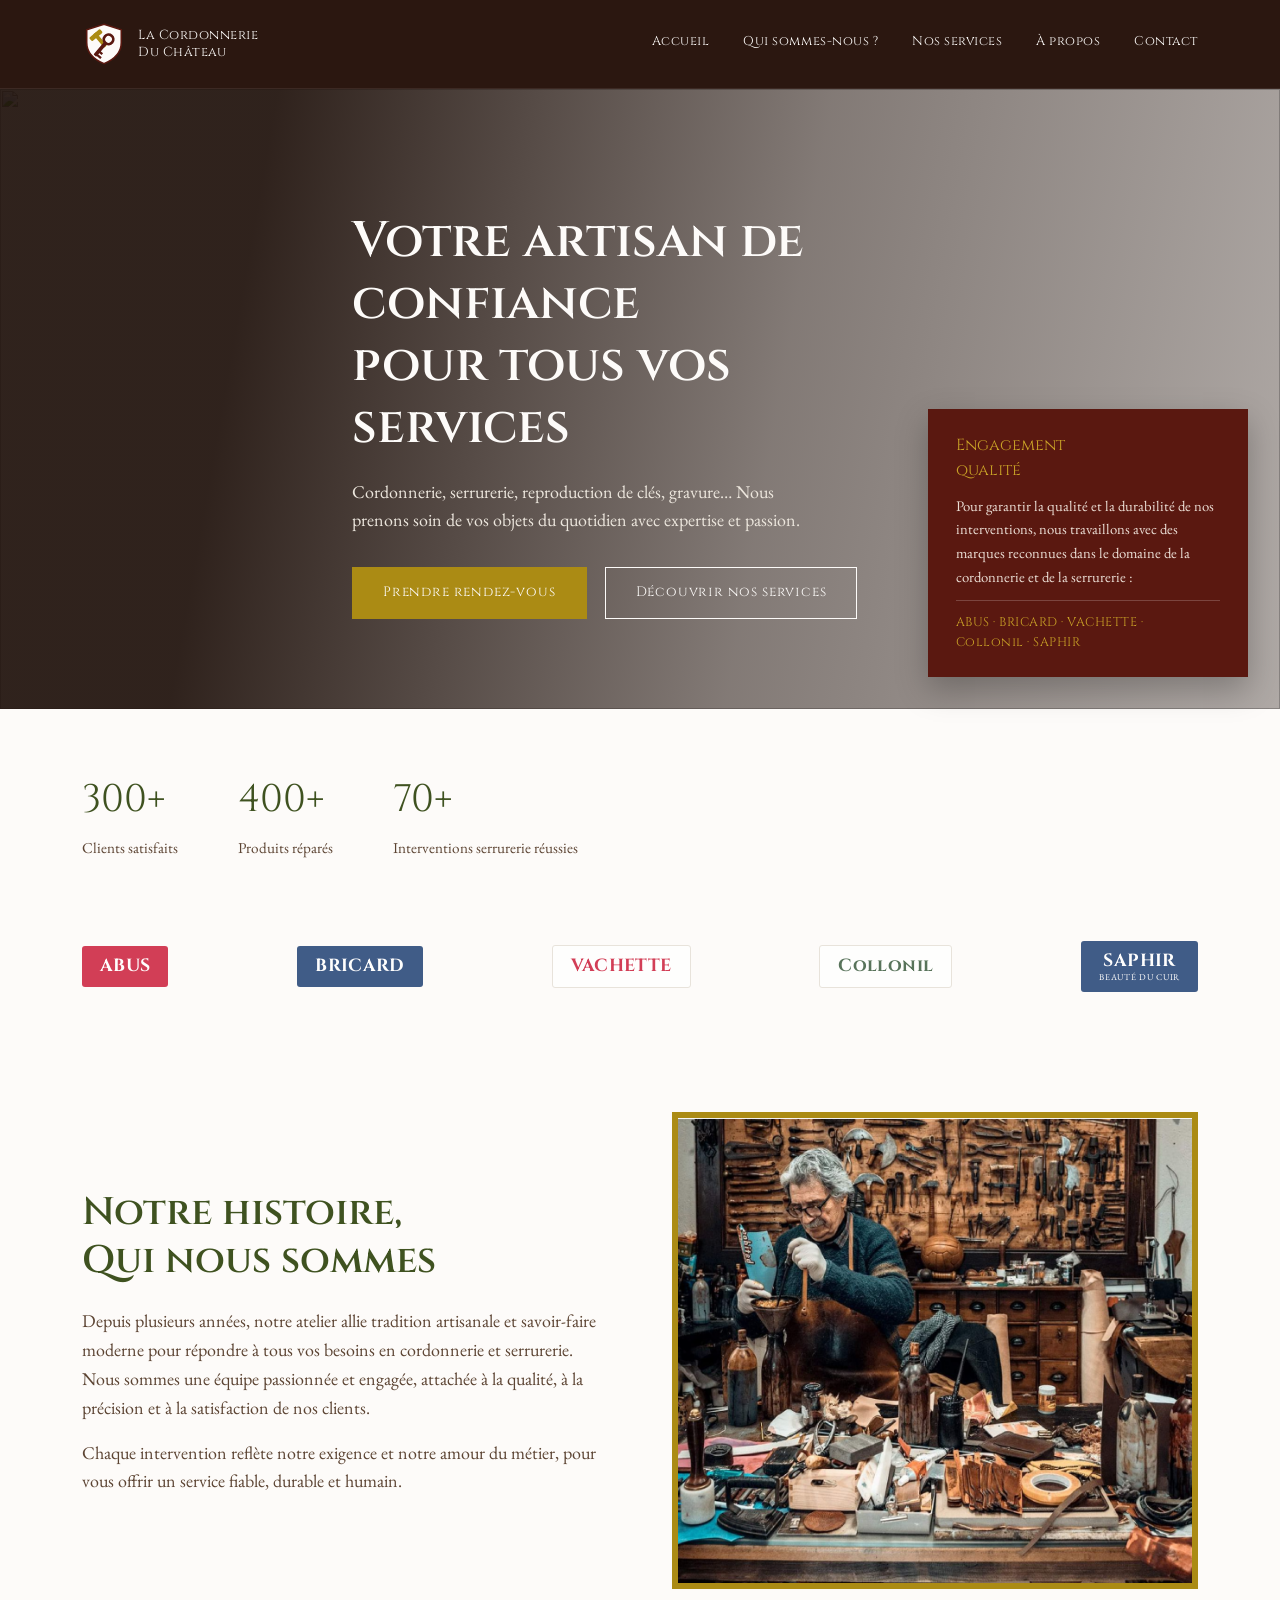
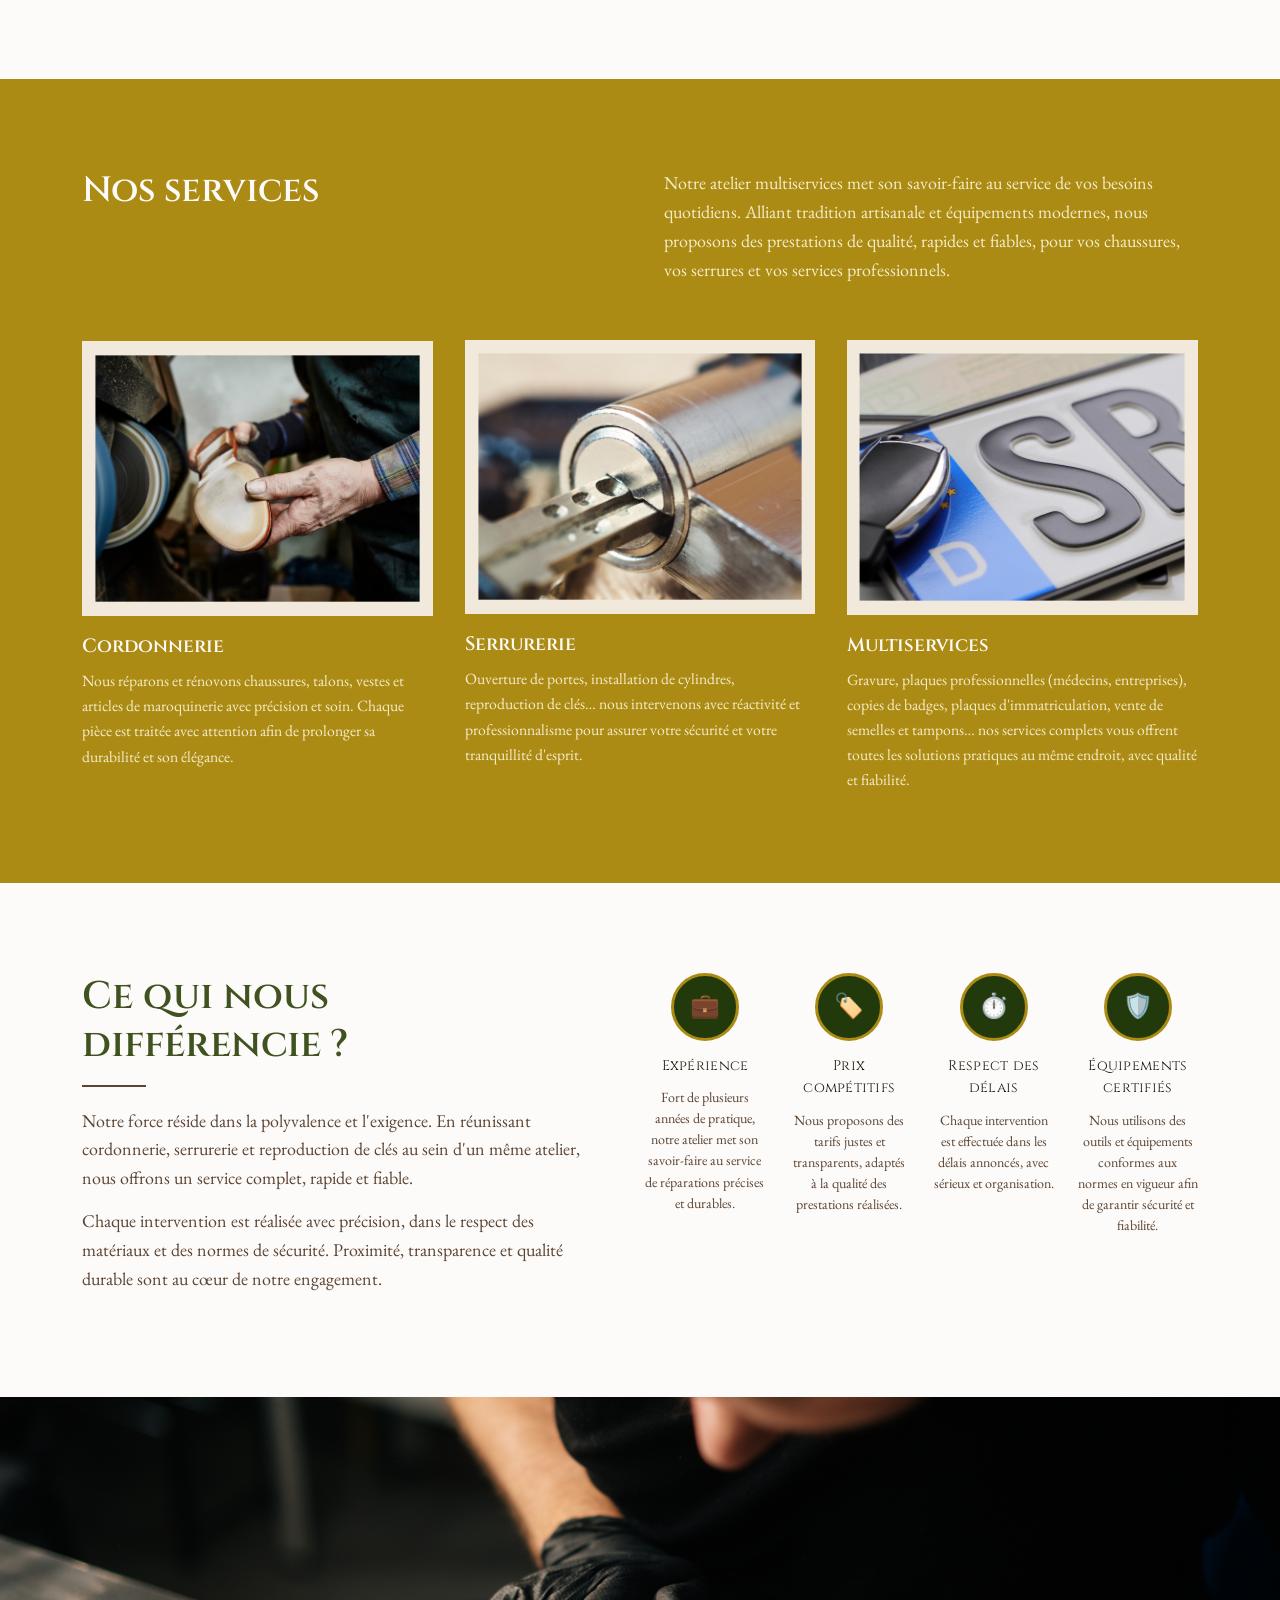
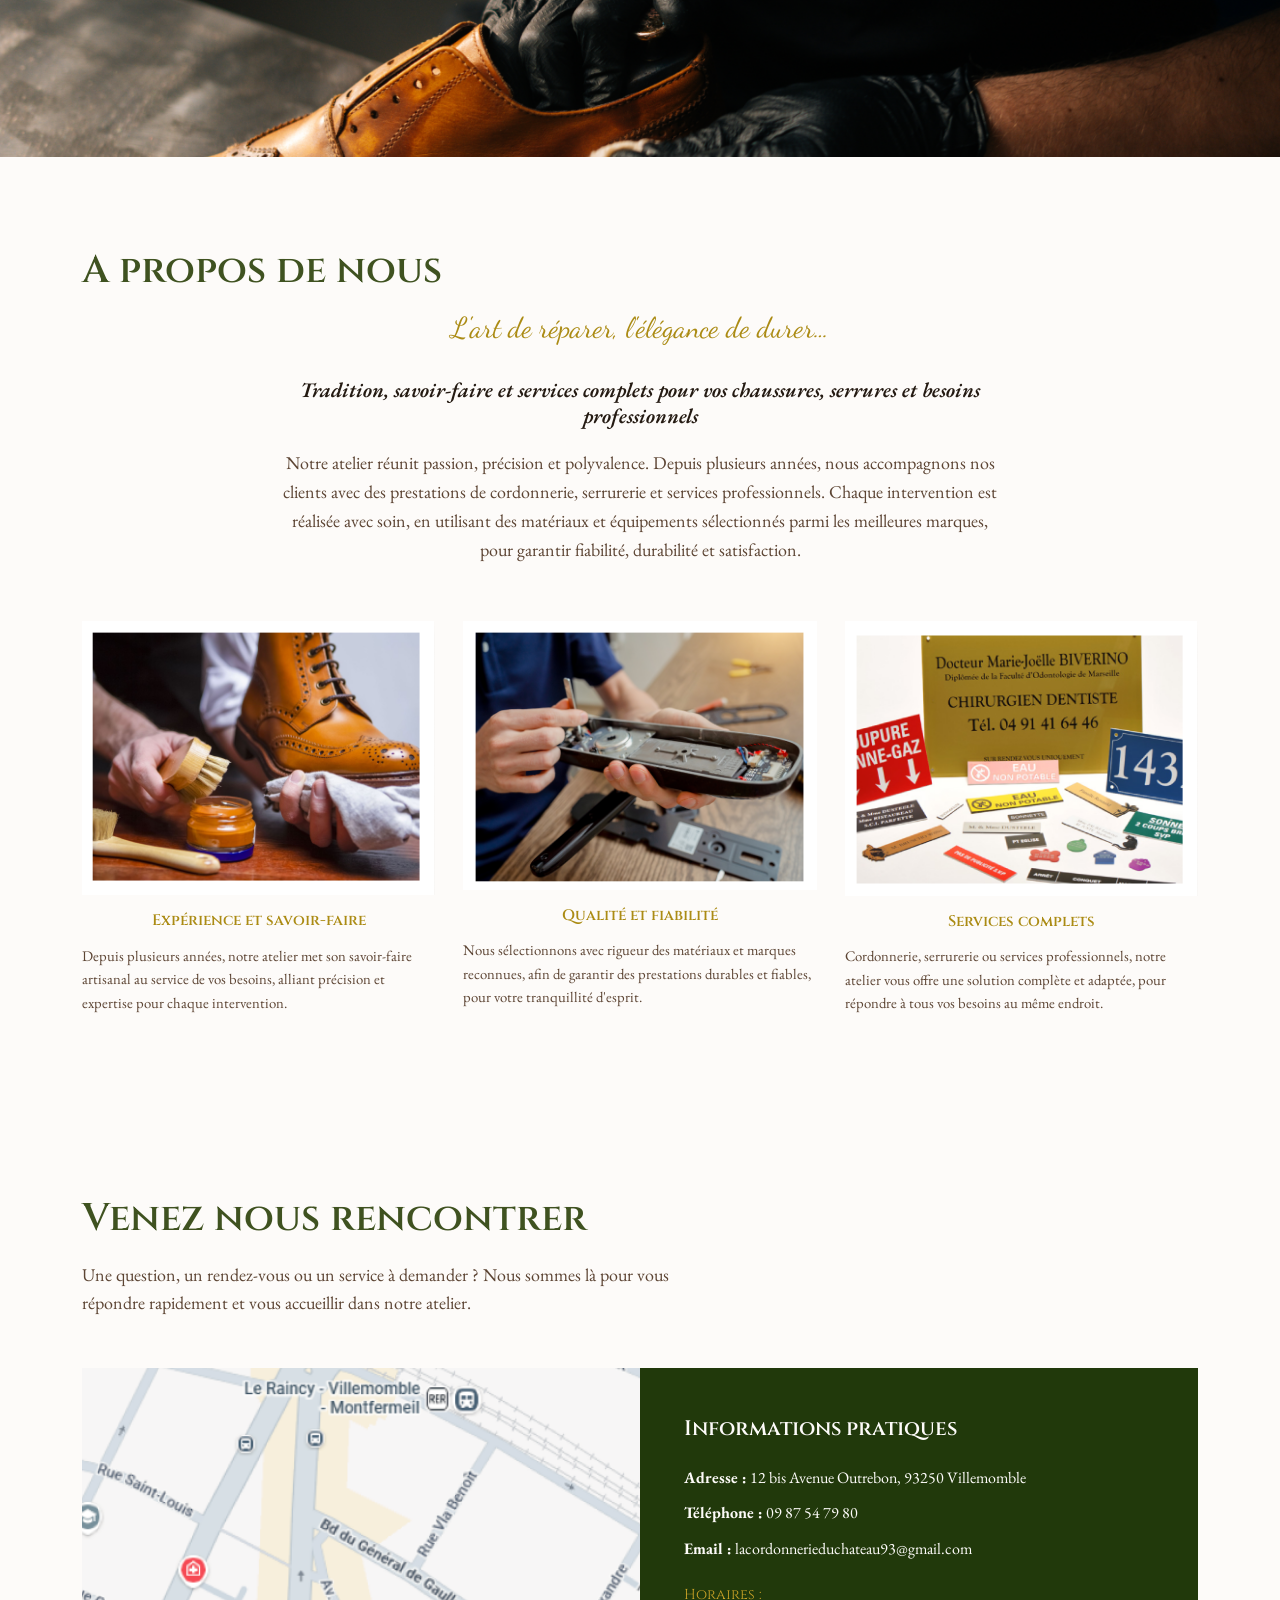
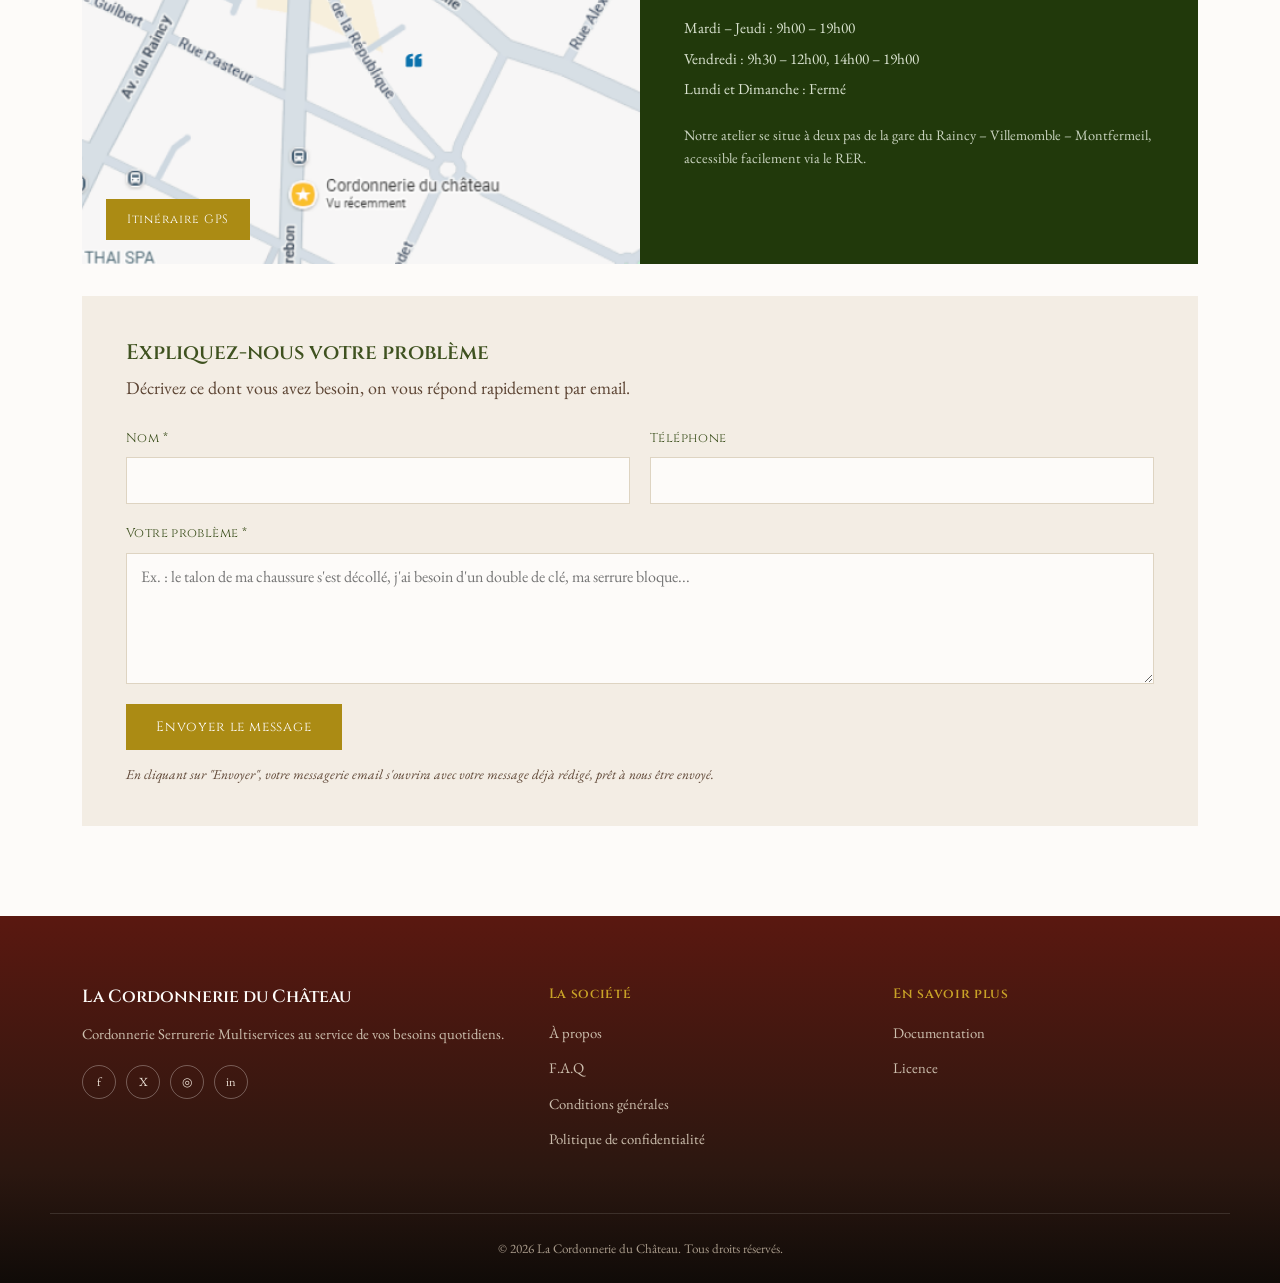
==== index.html @ 7b88e298 "Add files via upload" ====
<!DOCTYPE html>
<html lang="fr">
<head>
<meta charset="UTF-8">
<meta name="viewport" content="width=device-width, initial-scale=1.0">
<title>La Cordonnerie du Château — Votre artisan de confiance</title>
<link rel="preconnect" href="https://fonts.googleapis.com">
<link href="https://fonts.googleapis.com/css2?family=Cinzel:wght@400;500;600;700&family=EB+Garamond:ital,wght@0,400;0,500;0,600;1,400&family=Dancing+Script:wght@600&display=swap" rel="stylesheet">
<link rel="stylesheet" href="style.css">
</head>
<body>


<header class="site-header">
  <div class="container header-inner">
    <a href="#" class="logo">
      <svg class="logo-crest" viewBox="0 0 56 56" xmlns="http://www.w3.org/2000/svg" role="img" aria-label="Blason La Cordonnerie du Château">
        <path d="M28 3 L50 10 V26 C50 39 40 48 28 53 C16 48 6 39 6 26 V10 Z" fill="#fdfbf9" stroke="#5a1810" stroke-width="2"/>
        <g transform="translate(28,29)">
          <g transform="rotate(-40)">
            <rect x="-2.4" y="-19" width="4.8" height="22" rx="1.2" fill="#ab8b14"/>
            <rect x="-9" y="-19" width="18" height="6" rx="1.5" fill="#ab8b14"/>
          </g>
          <g transform="rotate(40)">
            <rect x="-2.4" y="-4" width="4.8" height="22" rx="1.2" fill="#5a1810"/>
            <circle cx="0" cy="-9" r="6" fill="none" stroke="#5a1810" stroke-width="3.5"/>
            <rect x="1" y="14" width="7" height="3" fill="#5a1810"/>
            <rect x="1" y="9" width="5" height="3" fill="#5a1810"/>
          </g>
        </g>
      </svg>
      <span class="logo-text">La Cordonnerie<br>Du Château</span>
    </a>
    <nav class="main-nav" id="main-nav">
      <a href="#accueil">Accueil</a>
      <a href="#histoire">Qui sommes-nous&nbsp;?</a>
      <a href="#services">Nos services</a>
      <a href="#apropos">À propos</a>
      <a href="#contact">Contact</a>
    </nav>
    <button class="nav-toggle" id="nav-toggle" aria-label="Ouvrir le menu" aria-expanded="false">
      <span></span><span></span><span></span>
    </button>
  </div>
</header>


<section class="hero" id="accueil">
  <div class="hero-bg">
    <img src="https://images.unsplash.com/flagged/photo-1573832959141-4f798a677b7d?auto=format&fit=crop&w=1600&q=80" alt="" class="hero-img">
  </div>
  <div class="hero-overlay"></div>
  <div class="container hero-content">
    <h1>Votre artisan de confiance<br>pour tous vos services</h1>
    <p class="hero-text">Cordonnerie, serrurerie, reproduction de clés, gravure&hellip; Nous prenons soin de vos objets du quotidien avec expertise et passion.</p>
    <div class="hero-actions">
      <a href="#contact" class="btn btn-gold">Prendre rendez-vous</a>
      <a href="#services" class="btn btn-outline">Découvrir nos services</a>
    </div>
  </div>
  <div class="hero-badge">
    <p class="hero-badge-title">Engagement<br>qualité</p>
    <p class="hero-badge-text">Pour garantir la qualité et la durabilité de nos interventions, nous travaillons avec des marques reconnues dans le domaine de la cordonnerie et de la serrurerie&nbsp;:</p>
    <p class="hero-badge-brands">ABUS&nbsp;· BRICARD&nbsp;· VACHETTE&nbsp;· Collonil&nbsp;· SAPHIR</p>
  </div>
</section>

<!-- ===== STATS ===== -->
<section class="stats">
  <div class="container stats-inner">
    <div class="stat">
      <span class="stat-number">300+</span>
      <span class="stat-label">Clients satisfaits</span>
    </div>
    <div class="stat">
      <span class="stat-number">400+</span>
      <span class="stat-label">Produits réparés</span>
    </div>
    <div class="stat">
      <span class="stat-number">70+</span>
      <span class="stat-label">Interventions serrurerie réussies</span>
    </div>
  </div>
</section>

<!-- ===== PARTNERS ===== -->
<section class="partners">
  <div class="container partners-inner">
    <span class="brand-logo brand-abus">ABUS</span>
    <span class="brand-logo brand-bricard">BRICARD</span>
    <span class="brand-logo brand-vachette">VACHETTE</span>
    <span class="brand-logo brand-collonil">Collonil</span>
    <span class="brand-logo brand-saphir">SAPHIR<small>Beauté du cuir</small></span>
  </div>
</section>

<!-- ===== NOTRE HISTOIRE ===== -->
<section class="story" id="histoire">
  <div class="container story-inner">
    <div class="story-text">
      <h2>Notre histoire,<br>Qui nous sommes</h2>
      <p>Depuis plusieurs années, notre atelier allie tradition artisanale et savoir-faire moderne pour répondre à tous vos besoins en cordonnerie et serrurerie. Nous sommes une équipe passionnée et engagée, attachée à la qualité, à la précision et à la satisfaction de nos clients.</p>
      <p>Chaque intervention reflète notre exigence et notre amour du métier, pour vous offrir un service fiable, durable et humain.</p>
    </div>
    <div class="story-image">
      <img src="photo.png" alt="L'artisan dans son atelier">
    </div>
  </div>
</section>

<!-- ===== NOS SERVICES ===== -->
<section class="services" id="services">
  <div class="container">
    <div class="services-head">
      <h2>Nos services</h2>
      <p>Notre atelier multiservices met son savoir-faire au service de vos besoins quotidiens. Alliant tradition artisanale et équipements modernes, nous proposons des prestations de qualité, rapides et fiables, pour vos chaussures, vos serrures et vos services professionnels.</p>
    </div>
    <div class="services-grid">
      <article class="service-card">
        <img src="main.png" alt="Cordonnerie">
        <h3>Cordonnerie</h3>
        <p>Nous réparons et rénovons chaussures, talons, vestes et articles de maroquinerie avec précision et soin. Chaque pièce est traitée avec attention afin de prolonger sa durabilité et son élégance.</p>
      </article>
      <article class="service-card">
        <img src="cylindre.png" alt="Serrurerie">
        <h3>Serrurerie</h3>
        <p>Ouverture de portes, installation de cylindres, reproduction de clés&hellip; nous intervenons avec réactivité et professionnalisme pour assurer votre sécurité et votre tranquillité d'esprit.</p>
      </article>
      <article class="service-card">
        <img src="plaque.png" alt="Multiservices">
        <h3>Multiservices</h3>
        <p>Gravure, plaques professionnelles (médecins, entreprises), copies de badges, plaques d'immatriculation, vente de semelles et tampons&hellip; nos services complets vous offrent toutes les solutions pratiques au même endroit, avec qualité et fiabilité.</p>
      </article>
    </div>
  </div>
</section>

<!-- ===== CE QUI NOUS DIFFÉRENCIE ===== -->
<section class="difference">
  <div class="container difference-inner">
    <div class="difference-text">
      <h2>Ce qui nous<br>différencie&nbsp;?</h2>
      <p>Notre force réside dans la polyvalence et l'exigence. En réunissant cordonnerie, serrurerie et reproduction de clés au sein d'un même atelier, nous offrons un service complet, rapide et fiable.</p>
      <p>Chaque intervention est réalisée avec précision, dans le respect des matériaux et des normes de sécurité. Proximité, transparence et qualité durable sont au cœur de notre engagement.</p>
    </div>
    <div class="difference-grid">
      <div class="diff-item">
        <div class="diff-icon">💼</div>
        <p class="diff-title">Expérience</p>
        <p class="diff-text">Fort de plusieurs années de pratique, notre atelier met son savoir-faire au service de réparations précises et durables.</p>
      </div>
      <div class="diff-item">
        <div class="diff-icon">🏷️</div>
        <p class="diff-title">Prix compétitifs</p>
        <p class="diff-text">Nous proposons des tarifs justes et transparents, adaptés à la qualité des prestations réalisées.</p>
      </div>
      <div class="diff-item">
        <div class="diff-icon">⏱️</div>
        <p class="diff-title">Respect des délais</p>
        <p class="diff-text">Chaque intervention est effectuée dans les délais annoncés, avec sérieux et organisation.</p>
      </div>
      <div class="diff-item">
        <div class="diff-icon">🛡️</div>
        <p class="diff-title">Équipements certifiés</p>
        <p class="diff-text">Nous utilisons des outils et équipements conformes aux normes en vigueur afin de garantir sécurité et fiabilité.</p>
      </div>
    </div>
  </div>
</section>

<!-- ===== BANNIÈRE PHOTO ===== -->
<section class="banner">
  <img src="chaussure.png" alt="Artisan au travail sur une chaussure">
</section>

<!-- ===== A PROPOS ===== -->
<section class="about" id="apropos">
  <div class="container">
    <h2>A propos de nous</h2>
    <p class="about-tagline">L'art de réparer, l'élégance de durer&hellip;</p>
    <h3 class="about-subtitle">Tradition, savoir-faire et services complets pour vos chaussures, serrures et besoins professionnels</h3>
    <p class="about-text">Notre atelier réunit passion, précision et polyvalence. Depuis plusieurs années, nous accompagnons nos clients avec des prestations de cordonnerie, serrurerie et services professionnels. Chaque intervention est réalisée avec soin, en utilisant des matériaux et équipements sélectionnés parmi les meilleures marques, pour garantir fiabilité, durabilité et satisfaction.</p>
    <div class="about-grid">
      <figure>
        <img src="savoirFaire.png" alt="Expérience et savoir-faire">
        <figcaption>Expérience et savoir-faire</figcaption>
        <p>Depuis plusieurs années, notre atelier met son savoir-faire artisanal au service de vos besoins, alliant précision et expertise pour chaque intervention.</p>
      </figure>
      <figure>
        <img src="serrure.png" alt="Qualité et fiabilité">
        <figcaption>Qualité et fiabilité</figcaption>
        <p>Nous sélectionnons avec rigueur des matériaux et marques reconnues, afin de garantir des prestations durables et fiables, pour votre tranquillité d'esprit.</p>
      </figure>
      <figure>
        <img src="servicePro.png" alt="Services complets">
        <figcaption>Services complets</figcaption>
        <p>Cordonnerie, serrurerie ou services professionnels, notre atelier vous offre une solution complète et adaptée, pour répondre à tous vos besoins au même endroit.</p>
      </figure>
    </div>
  </div>
</section>

<!-- ===== CONTACT ===== -->
<section class="contact" id="contact">
  <div class="container">
    <h2>Venez nous rencontrer</h2>
    <p>Une question, un rendez-vous ou un service à demander&nbsp;? Nous sommes là pour vous répondre rapidement et vous accueillir dans notre atelier.</p>

    <div class="contact-card">
      <div class="contact-map">
        <img src="carte.png" alt="Plan d'accès à l'atelier — Le Raincy, Villemomble, Montfermeil">
        <a href="https://www.google.com/maps/dir/?api=1&destination=12+bis+Avenue+Outrebon,+93250+Villemomble" target="_blank" rel="noopener" class="btn btn-gold btn-small">Itinéraire&nbsp;GPS</a>
      </div>
      <div class="contact-info">
        <h3>Informations pratiques</h3>
        <ul>
          <li><strong>Adresse&nbsp;:</strong> 12 bis Avenue Outrebon, 93250 Villemomble</li>
          <li><strong>Téléphone&nbsp;:</strong> 09 87 54 79 80</li>
          <li><strong>Email&nbsp;:</strong> lacordonnerieduchateau93@gmail.com</li>
        </ul>
        <p class="contact-hours-title">Horaires&nbsp;:</p>
        <ul class="contact-hours">
          <li>Mardi – Jeudi : 9h00 – 19h00</li>
          <li>Vendredi : 9h30 – 12h00, 14h00 – 19h00</li>
          <li>Lundi et Dimanche : Fermé</li>
        </ul>
        <p class="contact-note">Notre atelier se situe à deux pas de la gare du Raincy – Villemomble – Montfermeil, accessible facilement via le RER.</p>
      </div>
    </div>

    <div class="message-card">
      <h3>Expliquez-nous votre problème</h3>
      <p class="message-intro">Décrivez ce dont vous avez besoin, on vous répond rapidement par email.</p>
      <form id="contact-form" class="message-form">
        <div class="message-row">
          <div class="message-field">
            <label for="msg-name">Nom&nbsp;*</label>
            <input type="text" id="msg-name" name="name" required>
          </div>
          <div class="message-field">
            <label for="msg-phone">Téléphone</label>
            <input type="tel" id="msg-phone" name="phone">
          </div>
        </div>
        <div class="message-field">
          <label for="msg-text">Votre problème&nbsp;*</label>
          <textarea id="msg-text" name="message" rows="5" required placeholder="Ex. : le talon de ma chaussure s'est décollé, j'ai besoin d'un double de clé, ma serrure bloque..."></textarea>
        </div>
        <button type="submit" class="btn btn-gold">Envoyer le message</button>
        <p class="message-note">En cliquant sur "Envoyer", votre messagerie email s'ouvrira avec votre message déjà rédigé, prêt à nous être envoyé.</p>
      </form>
    </div>
  </div>
</section>

<!-- ===== FOOTER ===== -->
<footer class="site-footer">
  <div class="container footer-inner">
    <div class="footer-brand">
      <h4>La Cordonnerie du Château</h4>
      <p>Cordonnerie Serrurerie Multiservices au service de vos besoins quotidiens.</p>
      <div class="footer-social">
        <a href="#" aria-label="Facebook">f</a>
        <a href="#" aria-label="Twitter">X</a>
        <a href="#" aria-label="Instagram">◎</a>
        <a href="#" aria-label="LinkedIn">in</a>
      </div>
    </div>
    <div class="footer-col">
      <h5>La société</h5>
      <a href="#apropos">À propos</a>
      <a href="#">F.A.Q</a>
      <a href="conditionGeneral.html">Conditions générales</a>
      <a href="politiqueConfidentialite.html">Politique de confidentialité</a>
    </div>
    <div class="footer-col">
      <h5>En savoir plus</h5>
      <a href="#">Documentation</a>
      <a href="#">Licence</a>
    </div>
  </div>
  <div class="footer-bottom">
    <p>&copy; 2026 La Cordonnerie du Château. Tous droits réservés.</p>
  </div>
</footer>

<script src="script.js"></script>
</body>
</html>
---- style.css ----
/* =========================================================
   LA CORDONNERIE DU CHÂTEAU — style.css
   ========================================================= */

:root {
  --cream: #fdfbf9;
  --cream-2: #f3ede4;
  --maroon-dark: #2b1710;
  --maroon: #4a1c10;
  --maroon-light: #5a1810;
  --gold: #ab8b14;
  --gold-light: #c9a227;
  --green-dark: #3f5220;
  --green-deep: #21390b;
  --text-brown: #5c4433;
  --text-dark: #241a12;
  --font-display: 'Cinzel', serif;
  --font-body: 'EB Garamond', Georgia, serif;
  --font-script: 'Dancing Script', cursive;
}

* { box-sizing: border-box; margin: 0; padding: 0; }

html { scroll-behavior: smooth; }

body {
  font-family: var(--font-body);
  color: var(--text-brown);
  background: var(--cream);
  font-size: 1.125rem;
  line-height: 1.6;
}

img { max-width: 100%; display: block; }

a { text-decoration: none; color: inherit; }

.container {
  max-width: 1180px;
  margin: 0 auto;
  padding: 0 32px;
}

h1, h2, h3, h4, h5 {
  font-family: var(--font-display);
  color: var(--green-dark);
  font-weight: 600;
  line-height: 1.25;
}

h2 { font-size: clamp(1.8rem, 3vw, 2.4rem); }

/* ---------- BUTTONS ---------- */
.btn {
  display: inline-block;
  font-family: var(--font-display);
  font-size: 0.85rem;
  letter-spacing: 0.06em;
  padding: 14px 30px;
  border: 1px solid transparent;
  transition: transform .2s ease, background .2s ease, color .2s ease;
}
.btn-gold {
  background: var(--gold);
  color: var(--cream);
}
.btn-gold:hover { background: var(--gold-light); transform: translateY(-2px); }
.btn-outline {
  background: transparent;
  border-color: var(--cream);
  color: var(--cream);
}
.btn-outline:hover { background: rgba(253,251,249,.12); transform: translateY(-2px); }
.btn-small { font-size: .75rem; padding: 10px 20px; margin-top: 14px; }

/* ---------- HEADER ---------- */
.site-header {
  position: sticky;
  top: 0;
  z-index: 50;
  background: var(--maroon-dark);
  border-bottom: 1px solid rgba(253,251,249,.08);
}
.header-inner {
  display: flex;
  align-items: center;
  justify-content: space-between;
  height: 88px;
}
.logo { display: flex; align-items: center; gap: 12px; }
.logo-crest { width: 44px; height: 44px; border-radius: 4px; }
.logo-text {
  font-family: var(--font-display);
  color: var(--cream);
  font-size: .82rem;
  letter-spacing: .04em;
  line-height: 1.3;
}
.main-nav { display: flex; gap: 34px; }
.main-nav a {
  color: var(--cream);
  font-family: var(--font-display);
  font-size: .8rem;
  letter-spacing: .04em;
  position: relative;
  padding-bottom: 4px;
}
.main-nav a::after {
  content: '';
  position: absolute;
  left: 0; bottom: 0;
  width: 0; height: 1px;
  background: var(--gold-light);
  transition: width .25s ease;
}
.main-nav a:hover::after { width: 100%; }

.nav-toggle {
  display: none;
  flex-direction: column;
  gap: 5px;
  background: none;
  border: none;
  cursor: pointer;
  padding: 6px;
}
.nav-toggle span {
  width: 24px; height: 2px;
  background: var(--cream);
}

/* ---------- HERO ---------- */
.hero {
  position: relative;
  min-height: 620px;
  display: flex;
  align-items: flex-end;
  color: var(--cream);
}
.hero-bg { position: absolute; inset: 0; overflow: hidden; }
.hero-img { width: 100%; height: 100%; object-fit: cover; }
.hero-overlay {
  position: absolute; inset: 0;
  background: linear-gradient(100deg, rgba(30,16,10,.92) 20%, rgba(30,16,10,.55) 60%, rgba(30,16,10,.35) 100%);
}
.hero-content { position: relative; padding-bottom: 90px; max-width: 640px; }
.hero-content h1 {
  color: var(--cream);
  font-size: clamp(2rem, 4.2vw, 3.1rem);
  margin-bottom: 20px;
}
.hero-text { max-width: 480px; margin-bottom: 32px; color: #ece6dd; }
.hero-actions { display: flex; gap: 18px; flex-wrap: wrap; }

.hero-badge {
  position: absolute;
  right: 32px;
  bottom: 32px;
  width: 320px;
  background: var(--maroon-light);
  color: var(--cream);
  padding: 24px 28px;
  z-index: 5;
  box-shadow: 0 12px 30px rgba(0,0,0,.25);
}
.hero-badge-title {
  font-family: var(--font-display);
  color: var(--gold-light);
  font-size: 1rem;
  margin-bottom: 10px;
}
.hero-badge-text { font-size: .92rem; color: #ecdfd6; }
.hero-badge-brands {
  font-family: var(--font-display);
  font-size: .78rem;
  letter-spacing: .04em;
  color: var(--gold-light);
  margin-top: 12px;
  padding-top: 12px;
  border-top: 1px solid rgba(253,251,249,.2);
}

/* ---------- STATS ---------- */
.stats { padding: 60px 0; }
.stats-inner {
  display: flex;
  gap: 60px;
  flex-wrap: wrap;
}
.stat { display: flex; flex-direction: column; gap: 6px; max-width: 200px; }
.stat-number {
  font-family: var(--font-display);
  font-size: 2.4rem;
  color: var(--green-dark);
}
.stat-label { font-size: .95rem; color: var(--text-brown); }

/* ---------- PARTNERS ---------- */
.partners { padding: 20px 0 80px; }
.partners-inner {
  display: flex;
  align-items: center;
  justify-content: space-between;
  flex-wrap: wrap;
  gap: 24px;
  opacity: .8;
}
.brand-logo {
  font-family: var(--font-display);
  font-weight: 700;
  font-size: 1.1rem;
  padding: 10px 18px;
  border-radius: 3px;
  letter-spacing: .02em;
  display: flex;
  flex-direction: column;
  align-items: center;
  line-height: 1.2;
}
.brand-logo small {
  font-family: var(--font-body);
  font-weight: 400;
  font-size: .55rem;
  letter-spacing: .08em;
  text-transform: uppercase;
}
.brand-abus { background: #c8102e; color: #fff; }
.brand-bricard { background: #12356b; color: #fff; }
.brand-vachette { background: #fff; color: #c8102e; border: 1px solid #e3ded4; }
.brand-collonil { background: #fff; color: #2f5233; border: 1px solid #e3ded4; }
.brand-saphir { background: #12356b; color: #fff; }

/* ---------- STORY ---------- */
.story { padding: 40px 0 90px; }
.story-inner {
  display: grid;
  grid-template-columns: 1fr 1fr;
  gap: 64px;
  align-items: center;
}
.story-text h2 { margin-bottom: 22px; }
.story-text p { margin-bottom: 16px; }
.story-image img {
  border: 6px solid var(--gold);
  width: 100%;
}

/* ---------- SERVICES ---------- */
.services {
  background: var(--gold);
  color: var(--cream);
  padding: 90px 0;
}
.services-head {
  display: grid;
  grid-template-columns: 1fr 1fr;
  gap: 48px;
  align-items: start;
  margin-bottom: 56px;
}
.services-head h2 { color: var(--cream); font-size: clamp(1.6rem,3vw,2.2rem); }
.services-head p { color: #f6ecc9; }
.services-grid {
  display: grid;
  grid-template-columns: repeat(3, 1fr);
  gap: 32px;
}
.service-card img { margin-bottom: 18px; }
.service-card h3 {
  color: var(--cream);
  font-size: 1.2rem;
  margin-bottom: 10px;
}
.service-card p { color: #f6ecc9; font-size: .98rem; }

/* ---------- DIFFERENCE ---------- */
.difference { padding: 90px 0; }
.difference-inner {
  display: grid;
  grid-template-columns: 1fr 1.1fr;
  gap: 60px;
  align-items: start;
}
.difference-text h2 {
  position: relative;
  padding-bottom: 18px;
  margin-bottom: 20px;
}
.difference-text h2::after {
  content: '';
  position: absolute;
  left: 0; bottom: 0;
  width: 64px; height: 2px;
  background: var(--text-brown);
}
.difference-text p { margin-bottom: 14px; }
.difference-grid {
  display: grid;
  grid-template-columns: repeat(4, 1fr);
  gap: 24px;
  text-align: center;
}
.diff-icon {
  width: 68px; height: 68px;
  margin: 0 auto 14px;
  border-radius: 50%;
  background: var(--green-deep);
  border: 3px solid var(--gold);
  display: flex; align-items: center; justify-content: center;
  font-size: 1.5rem;
}
.diff-title {
  font-family: var(--font-display);
  font-size: .88rem;
  color: var(--text-dark);
  letter-spacing: .02em;
  margin-bottom: 10px;
}
.diff-text {
  font-size: .88rem;
  line-height: 1.5;
}

/* ---------- BANNER ---------- */
.banner { line-height: 0; }
.banner img { width: 100%; height: 360px; object-fit: cover; }

/* ---------- ABOUT ---------- */
.about { padding: 90px 0; text-align: center; }
.about h2 { text-align: left; margin-bottom: 6px; }
.about-tagline {
  font-family: var(--font-script);
  color: var(--gold);
  font-size: 1.8rem;
  margin: 10px 0 26px;
}
.about-subtitle {
  max-width: 760px;
  margin: 0 auto 20px;
  color: var(--text-dark);
  font-family: var(--font-body);
  font-weight: 600;
  font-style: italic;
  font-size: 1.3rem;
}
.about-text {
  max-width: 720px;
  margin: 0 auto 56px;
}
.about-grid {
  display: grid;
  grid-template-columns: repeat(3, 1fr);
  gap: 28px;
  text-align: center;
}
.about-grid figcaption {
  margin-top: 14px;
  font-family: var(--font-display);
  color: var(--gold);
  font-size: .95rem;
  font-weight: 600;
}
.about-grid figure p {
  margin-top: 10px;
  font-size: .92rem;
  text-align: left;
}

/* ---------- CONTACT ---------- */
.contact { padding: 90px 0 0; }
.contact h2 { margin-bottom: 18px; }
.contact > .container > p { max-width: 620px; margin-bottom: 50px; }

.contact-card {
  background: var(--green-deep);
  color: var(--cream);
  display: grid;
  grid-template-columns: 1fr 1fr;
  overflow: hidden;
}
.contact-map { position: relative; min-height: 420px; }
.contact-map img { width: 100%; height: 100%; object-fit: cover; }
.contact-map iframe { width: 100%; height: 100%; min-height: 420px; border: 0; display: block; }
.contact-map .btn { position: absolute; left: 24px; bottom: 24px; margin-top: 0; }

.contact-info { padding: 48px 44px; }
.contact-info h3 { color: var(--cream); margin-bottom: 22px; }
.contact-info ul { list-style: none; margin-bottom: 22px; }
.contact-info li { margin-bottom: 10px; font-size: 1rem; }
.contact-hours-title {
  font-family: var(--font-display);
  color: var(--gold-light);
  font-size: .9rem;
  margin-bottom: 10px;
}
.contact-hours { list-style: none; margin-bottom: 24px; }
.contact-hours li { font-size: .95rem; margin-bottom: 6px; color: #d9e2cf; }
.contact-note { font-size: .9rem; color: #c9d3bf; }

.message-card {
  background: var(--cream-2);
  padding: 44px 44px 40px;
  margin-top: 32px;
}
.message-card h3 { margin-bottom: 8px; }
.message-intro { margin-bottom: 26px; }
.message-row { display: grid; grid-template-columns: 1fr 1fr; gap: 20px; }
.message-field { margin-bottom: 20px; display: flex; flex-direction: column; }
.message-field label {
  font-family: var(--font-display);
  font-size: .8rem;
  letter-spacing: .03em;
  color: var(--green-dark);
  margin-bottom: 8px;
}
.message-field input,
.message-field textarea {
  font-family: var(--font-body);
  font-size: 1rem;
  color: var(--text-dark);
  background: var(--cream);
  border: 1px solid #ded4c2;
  padding: 12px 14px;
  resize: vertical;
}
.message-field input:focus,
.message-field textarea:focus {
  outline: none;
  border-color: var(--gold);
}
.message-form .btn { border: none; cursor: pointer; }
.message-note {
  margin-top: 14px;
  font-size: .85rem;
  color: var(--text-brown);
  font-style: italic;
}

@media (max-width: 640px) {
  .message-row { grid-template-columns: 1fr; }
  .message-card { padding: 32px 24px; }
}

/* ---------- FOOTER ---------- */
.site-footer {
  margin-top: 90px;
  background: linear-gradient(180deg, var(--maroon-light) 0%, var(--maroon-dark) 70%, #100b08 100%);
  color: #e9ddd2;
  padding-top: 70px;
}
.footer-inner {
  display: grid;
  grid-template-columns: 1.4fr 1fr 1fr;
  gap: 40px;
  padding-bottom: 50px;
  border-bottom: 1px solid rgba(253,251,249,.12);
}
.footer-brand h4 {
  color: var(--cream);
  font-size: 1.1rem;
  margin-bottom: 14px;
}
.footer-brand p { font-size: .92rem; margin-bottom: 20px; color: #cdbfae; }
.footer-social { display: flex; gap: 10px; }
.footer-social a {
  width: 34px; height: 34px;
  border: 1px solid rgba(253,251,249,.3);
  border-radius: 50%;
  display: flex; align-items: center; justify-content: center;
  font-size: .78rem;
}
.footer-col h5 {
  color: var(--gold-light);
  font-size: .85rem;
  letter-spacing: .05em;
  margin-bottom: 18px;
}
.footer-col a { display: block; font-size: .92rem; margin-bottom: 12px; color: #cdbfae; }
.footer-bottom {
  text-align: center;
  padding: 24px 0;
  font-size: .82rem;
  color: #a89a8a;
}

/* =========================================================
   RESPONSIVE
   ========================================================= */
@media (max-width: 900px) {
  .story-inner,
  .services-head,
  .difference-inner,
  .contact-card { grid-template-columns: 1fr; }
  .services-grid,
  .about-grid { grid-template-columns: 1fr 1fr; }
  .difference-grid { grid-template-columns: repeat(2, 1fr); }
  .footer-inner { grid-template-columns: 1fr 1fr; }
  .hero-badge { position: static; width: auto; margin-top: 40px; }
  .hero-content { padding-bottom: 40px; }
}

@media (max-width: 640px) {
  .main-nav {
    position: absolute;
    top: 88px; left: 0; right: 0;
    background: var(--maroon-dark);
    flex-direction: column;
    padding: 20px 32px;
    gap: 18px;
    display: none;
  }
  .main-nav.open { display: flex; }
  .nav-toggle { display: flex; }
  .stats-inner { gap: 32px; }
  .services-grid,
  .about-grid { grid-template-columns: 1fr; }
  .difference-grid { grid-template-columns: 1fr 1fr; }
  .footer-inner { grid-template-columns: 1fr; }
}
/* =========================================================
   PAGES LÉGALES — legal.css (à charger APRÈS style.css)
   ========================================================= */

.legal-hero {
  background: var(--maroon-dark);
  color: var(--cream);
  padding: 64px 0 40px;
}
.legal-hero h1 { color: var(--cream); margin-bottom: 8px; }
.legal-hero p { color: #cdbfae; font-size: 1rem; }

.legal-content { padding: 60px 0 90px; }
.legal-content .container { max-width: 860px; }

.legal-content h2 {
  margin-top: 44px;
  margin-bottom: 14px;
  font-size: 1.3rem;
  border-bottom: 2px solid var(--cream-2);
  padding-bottom: 10px;
}
.legal-content h2:first-of-type { margin-top: 0; }

.legal-content p,
.legal-content li { margin-bottom: 12px; }

.legal-content ul { list-style: disc; padding-left: 22px; margin-bottom: 16px; }

.legal-content strong { color: var(--text-dark); }

.legal-fill {
  background: #fbf3e3;
  border: 1px dashed var(--gold);
  color: var(--maroon-light);
  padding: 2px 8px;
  border-radius: 3px;
  font-style: italic;
  font-size: .95rem;
}

.legal-back {
  display: inline-block;
  margin-top: 8px;
  font-family: var(--font-display);
  font-size: .85rem;
  color: var(--gold);
  letter-spacing: .04em;
}
.legal-back:hover { color: var(--gold-light); }
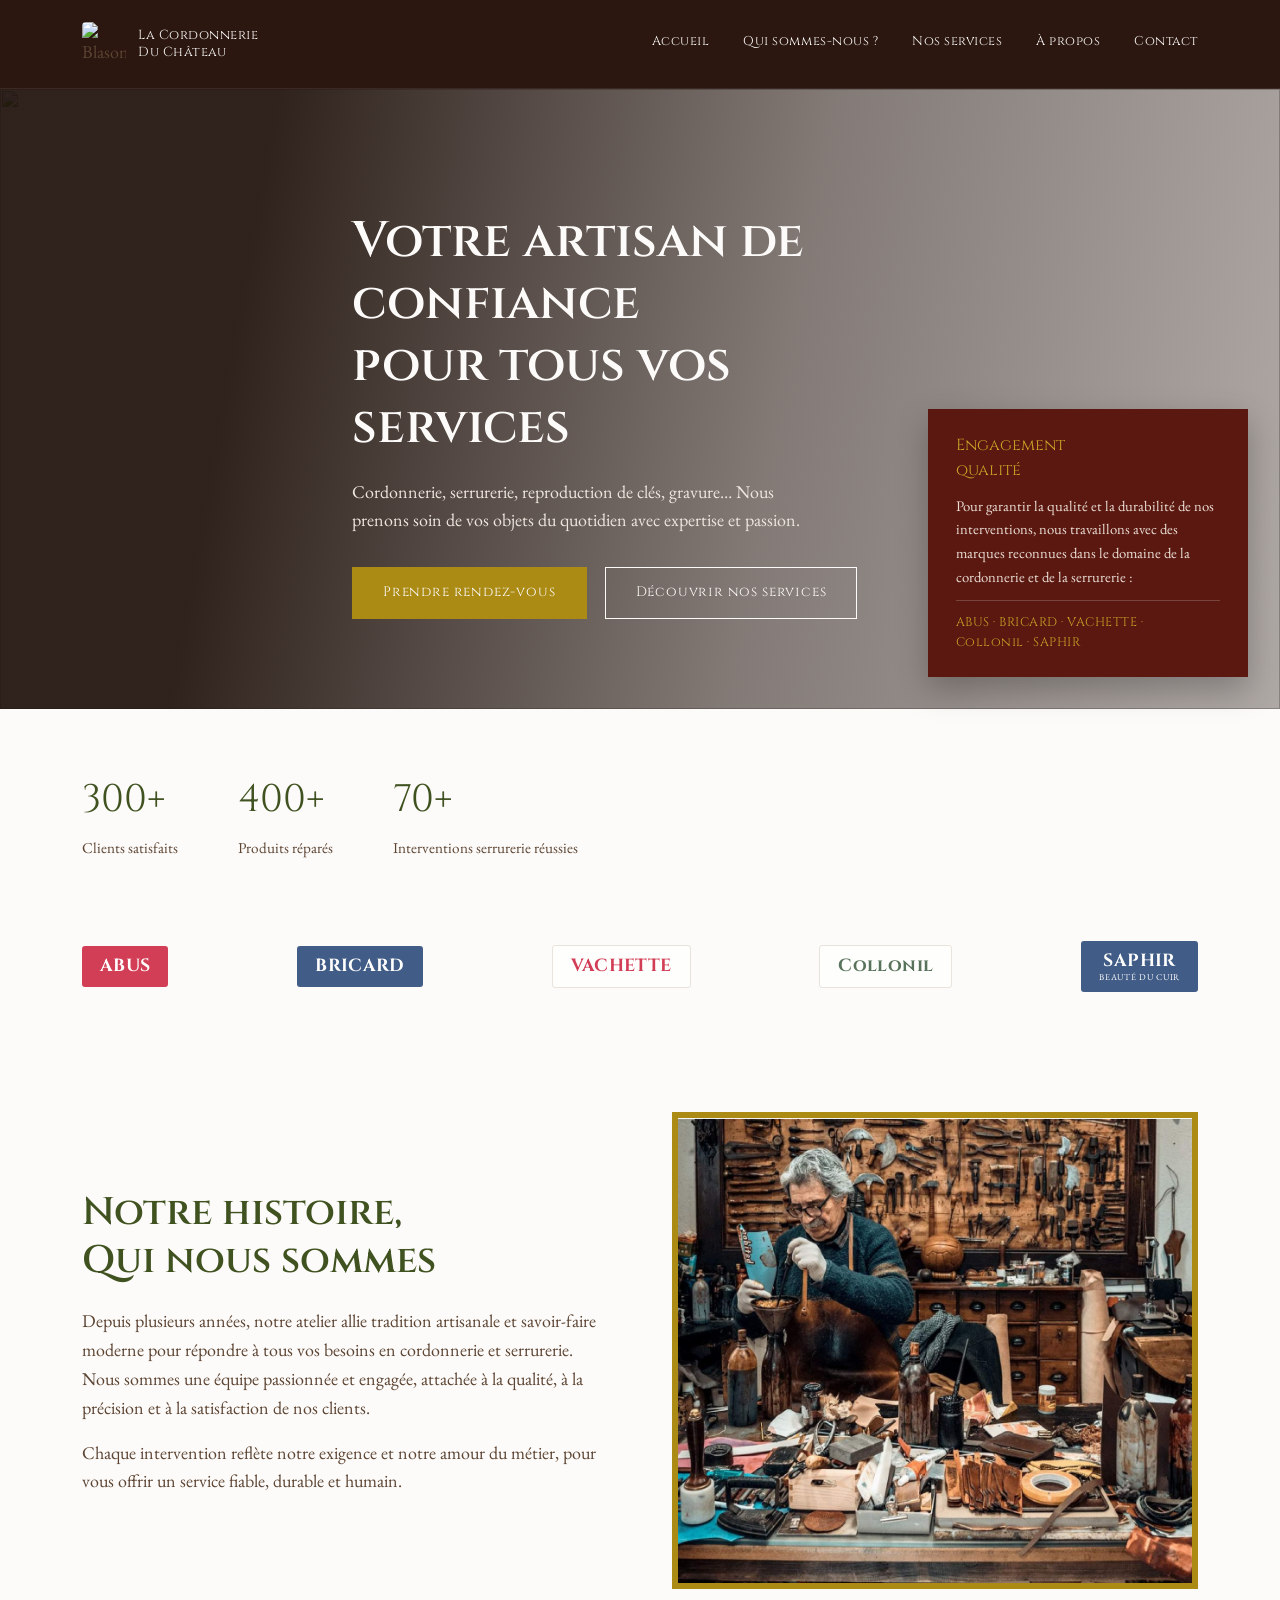
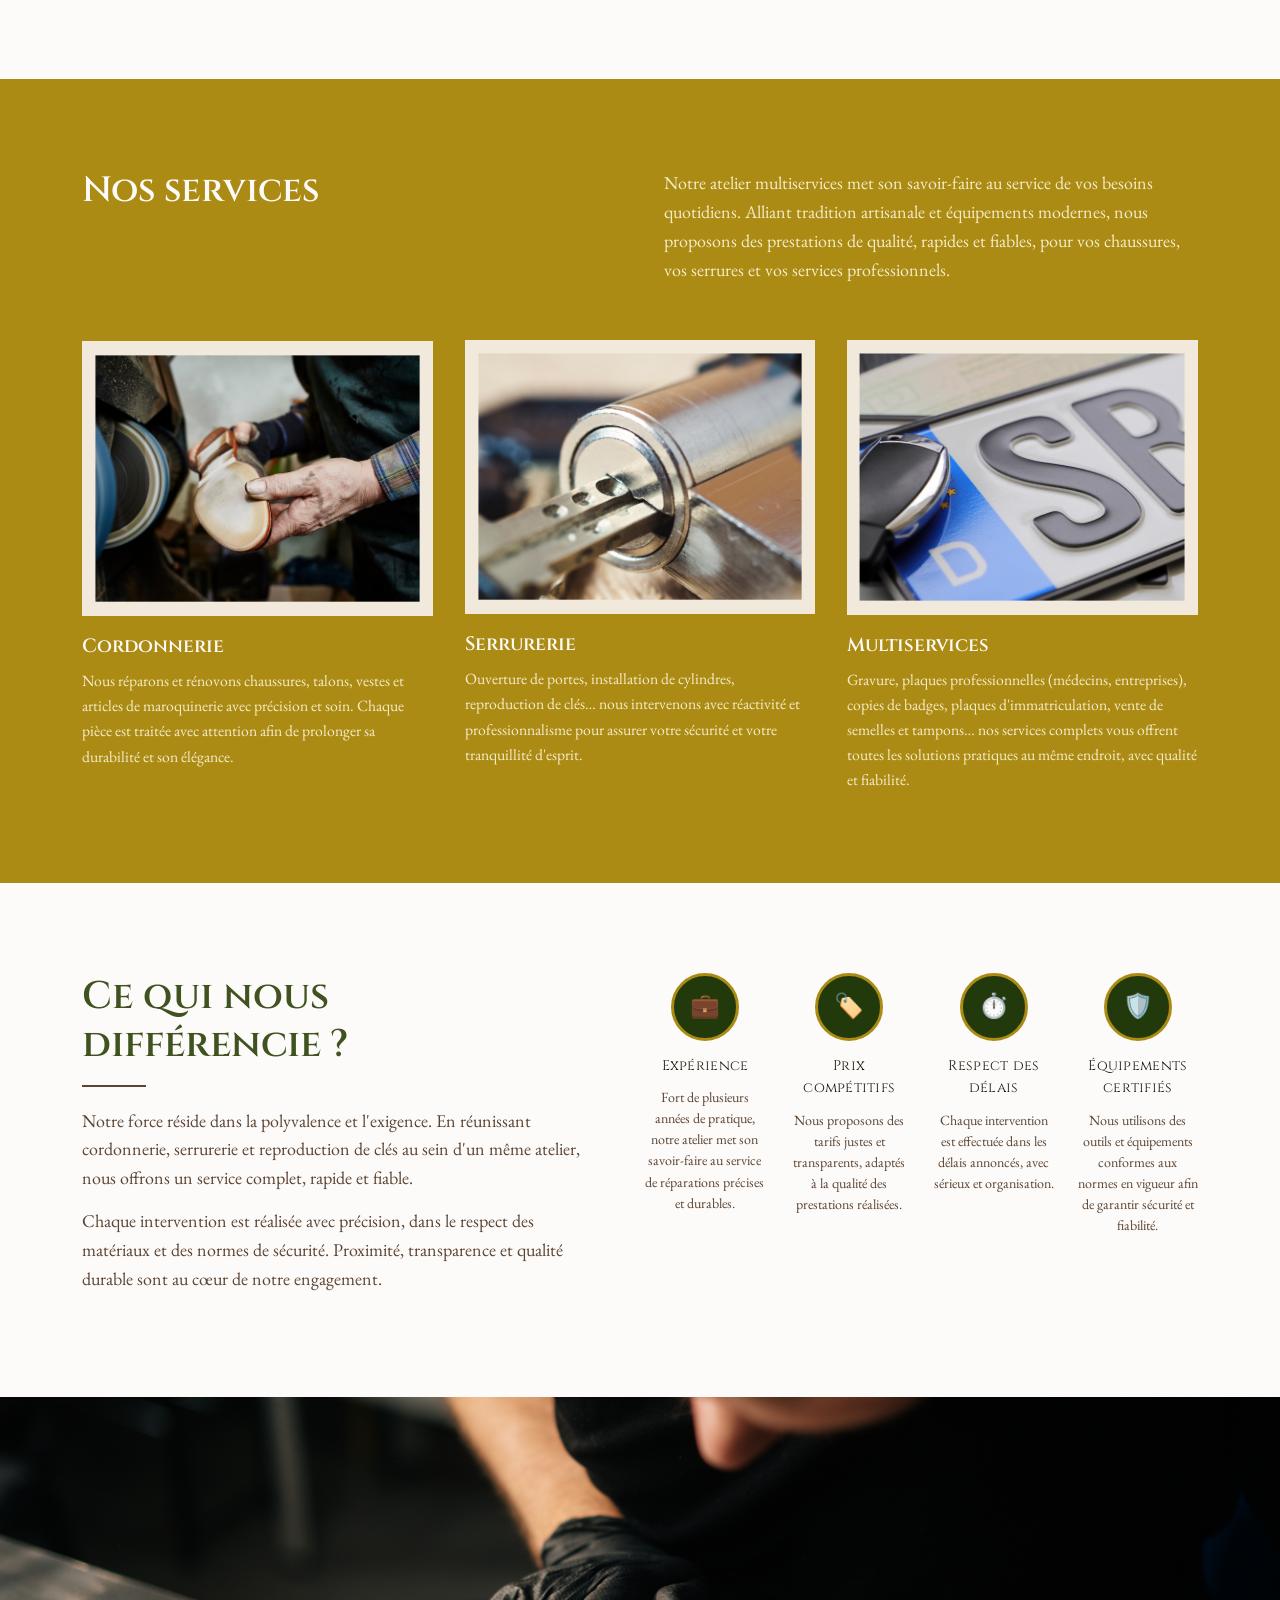
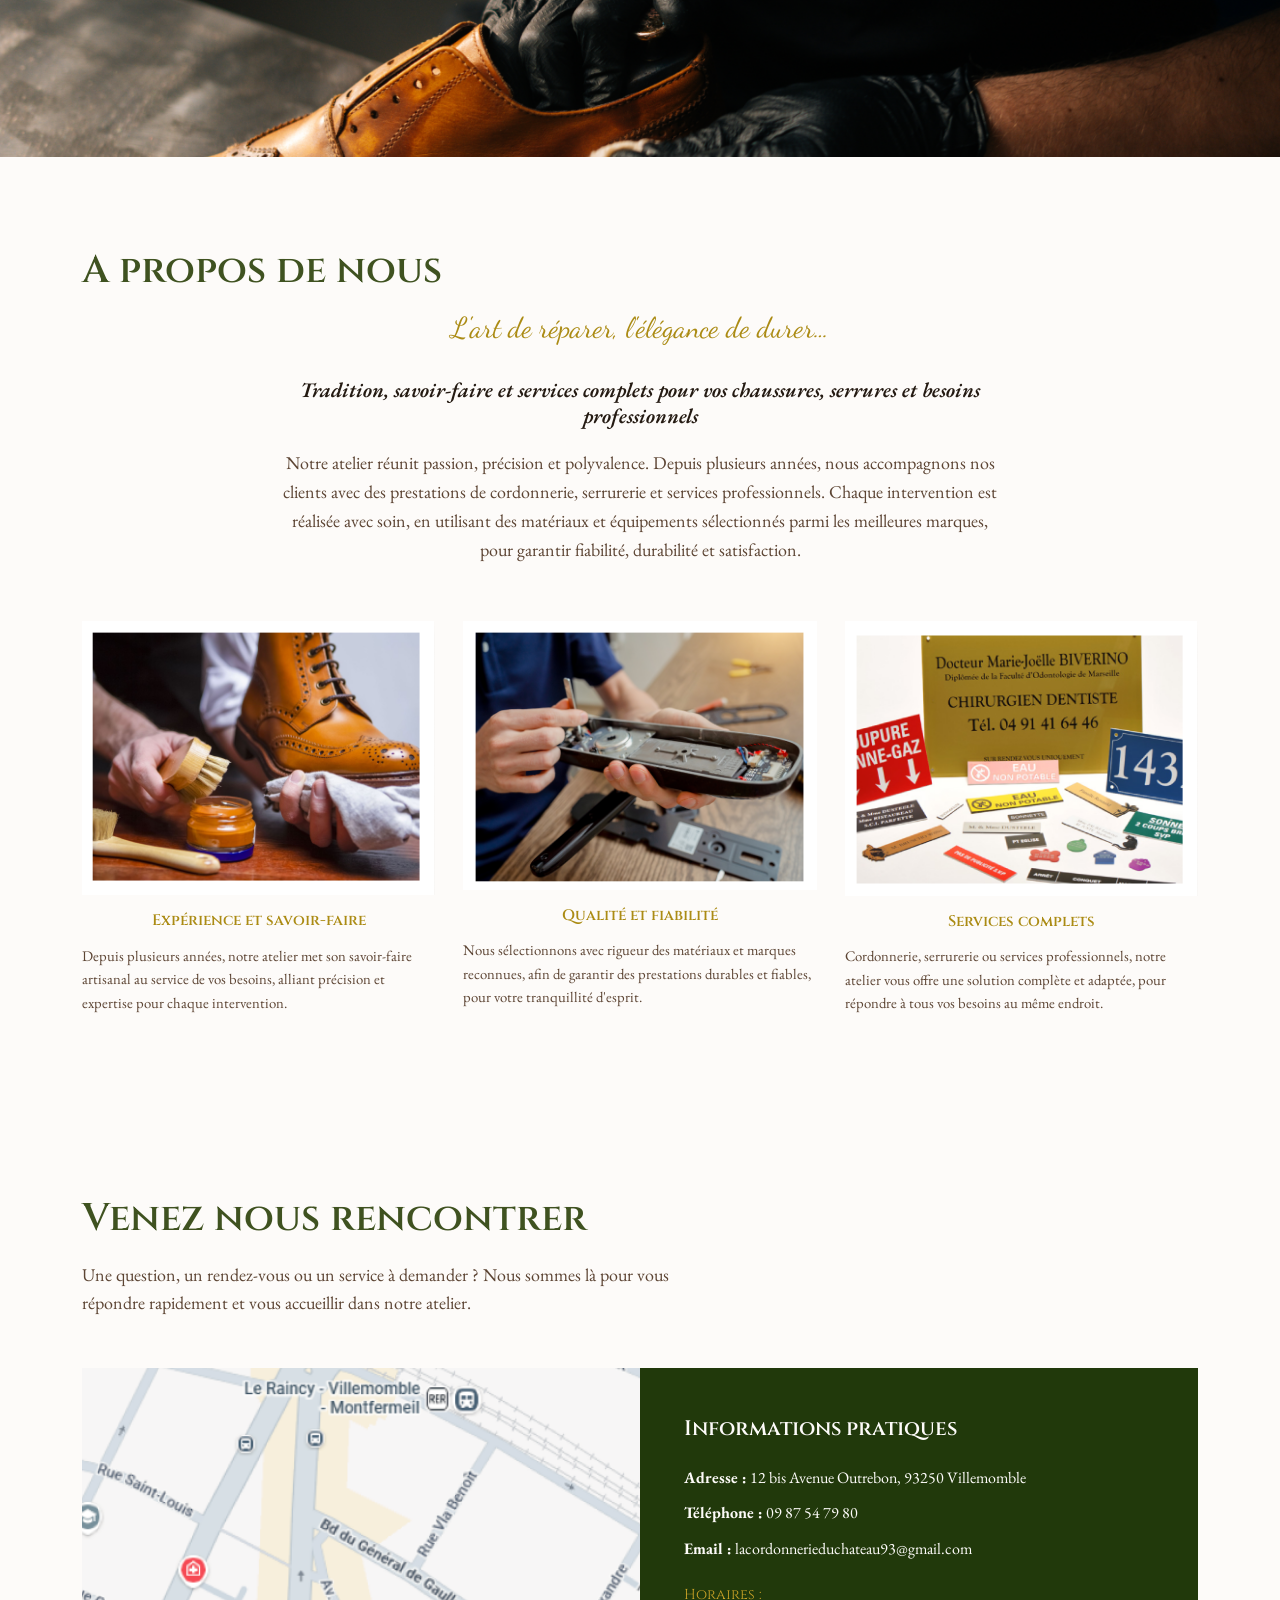
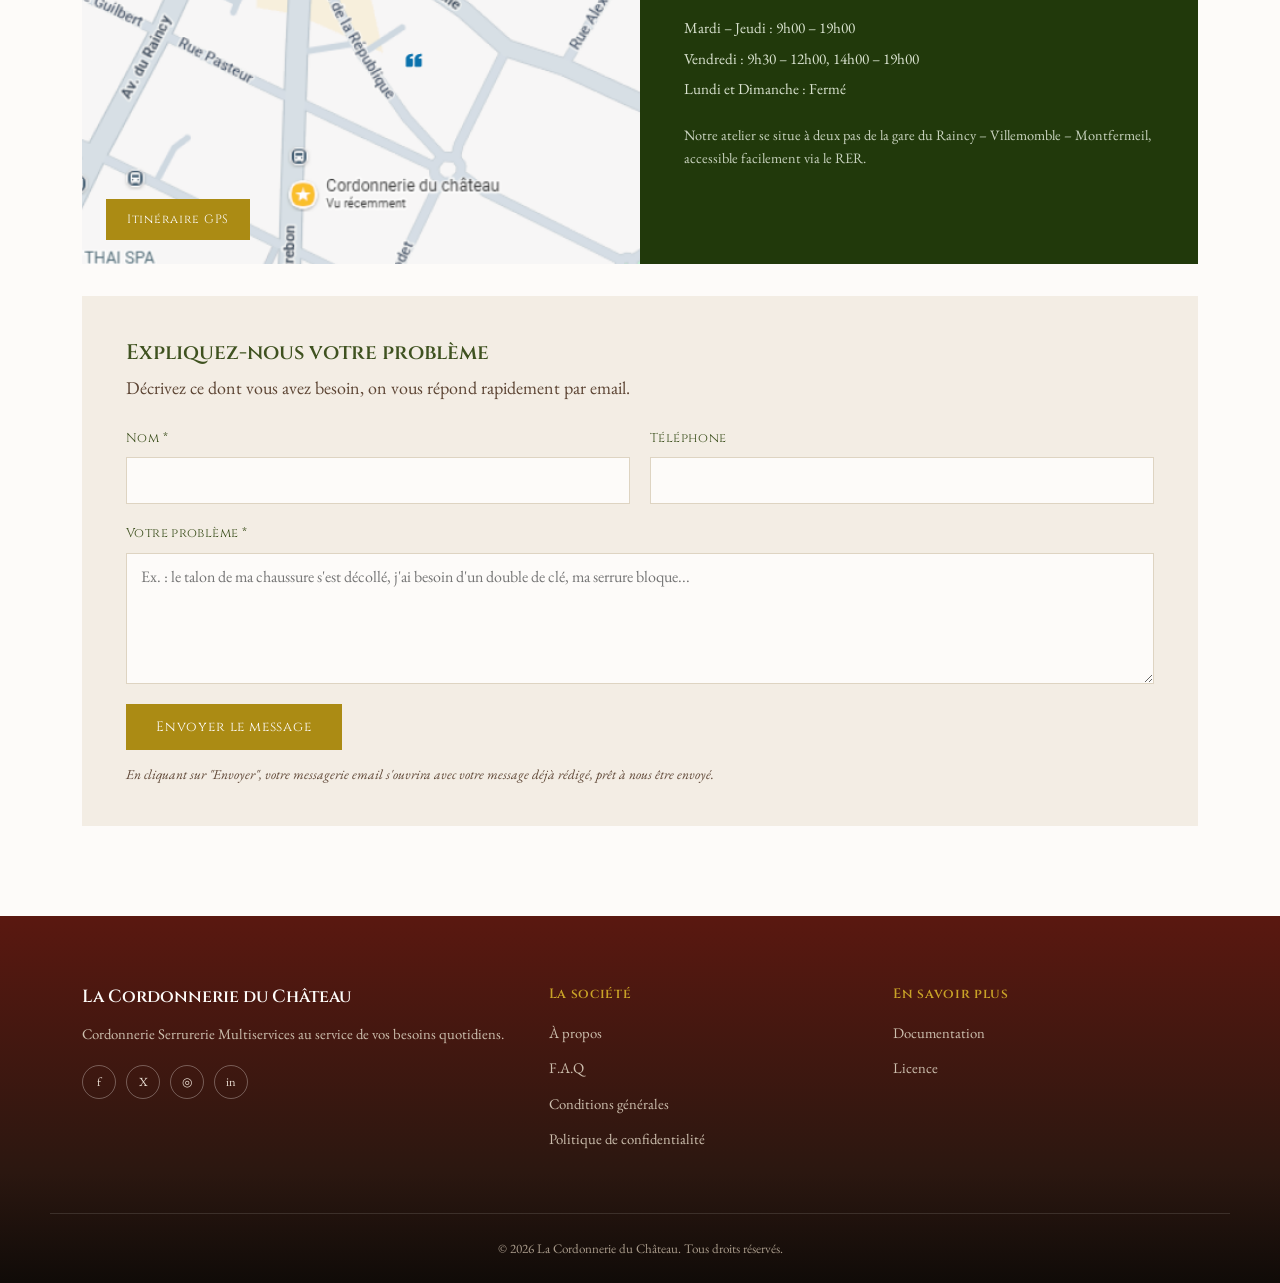
==== commit 5f14a2fe: "Update logo from SVG to image format Replaced SVG logo with an image logo." ====
--- a/index.html
+++ b/index.html
@@ -14,21 +14,7 @@
 <header class="site-header">
   <div class="container header-inner">
     <a href="#" class="logo">
-      <svg class="logo-crest" viewBox="0 0 56 56" xmlns="http://www.w3.org/2000/svg" role="img" aria-label="Blason La Cordonnerie du Château">
-        <path d="M28 3 L50 10 V26 C50 39 40 48 28 53 C16 48 6 39 6 26 V10 Z" fill="#fdfbf9" stroke="#5a1810" stroke-width="2"/>
-        <g transform="translate(28,29)">
-          <g transform="rotate(-40)">
-            <rect x="-2.4" y="-19" width="4.8" height="22" rx="1.2" fill="#ab8b14"/>
-            <rect x="-9" y="-19" width="18" height="6" rx="1.5" fill="#ab8b14"/>
-          </g>
-          <g transform="rotate(40)">
-            <rect x="-2.4" y="-4" width="4.8" height="22" rx="1.2" fill="#5a1810"/>
-            <circle cx="0" cy="-9" r="6" fill="none" stroke="#5a1810" stroke-width="3.5"/>
-            <rect x="1" y="14" width="7" height="3" fill="#5a1810"/>
-            <rect x="1" y="9" width="5" height="3" fill="#5a1810"/>
-          </g>
-        </g>
-      </svg>
+      <img src="logo.png" class="logo-crest" alt="Blason La Cordonnerie du Château">
       <span class="logo-text">La Cordonnerie<br>Du Château</span>
     </a>
     <nav class="main-nav" id="main-nav">
@@ -286,4 +272,4 @@
 
 <script src="script.js"></script>
 </body>
-</html>+</html>
--- a/style.css
+++ b/style.css
@@ -495,6 +495,7 @@
   .about-grid { grid-template-columns: 1fr 1fr; }
   .difference-grid { grid-template-columns: repeat(2, 1fr); }
   .footer-inner { grid-template-columns: 1fr 1fr; }
+  .hero { flex-direction: column; align-items: stretch; }
   .hero-badge { position: static; width: auto; margin-top: 40px; }
   .hero-content { padding-bottom: 40px; }
 }
@@ -566,4 +567,4 @@
   color: var(--gold);
   letter-spacing: .04em;
 }
-.legal-back:hover { color: var(--gold-light); }+.legal-back:hover { color: var(--gold-light); }
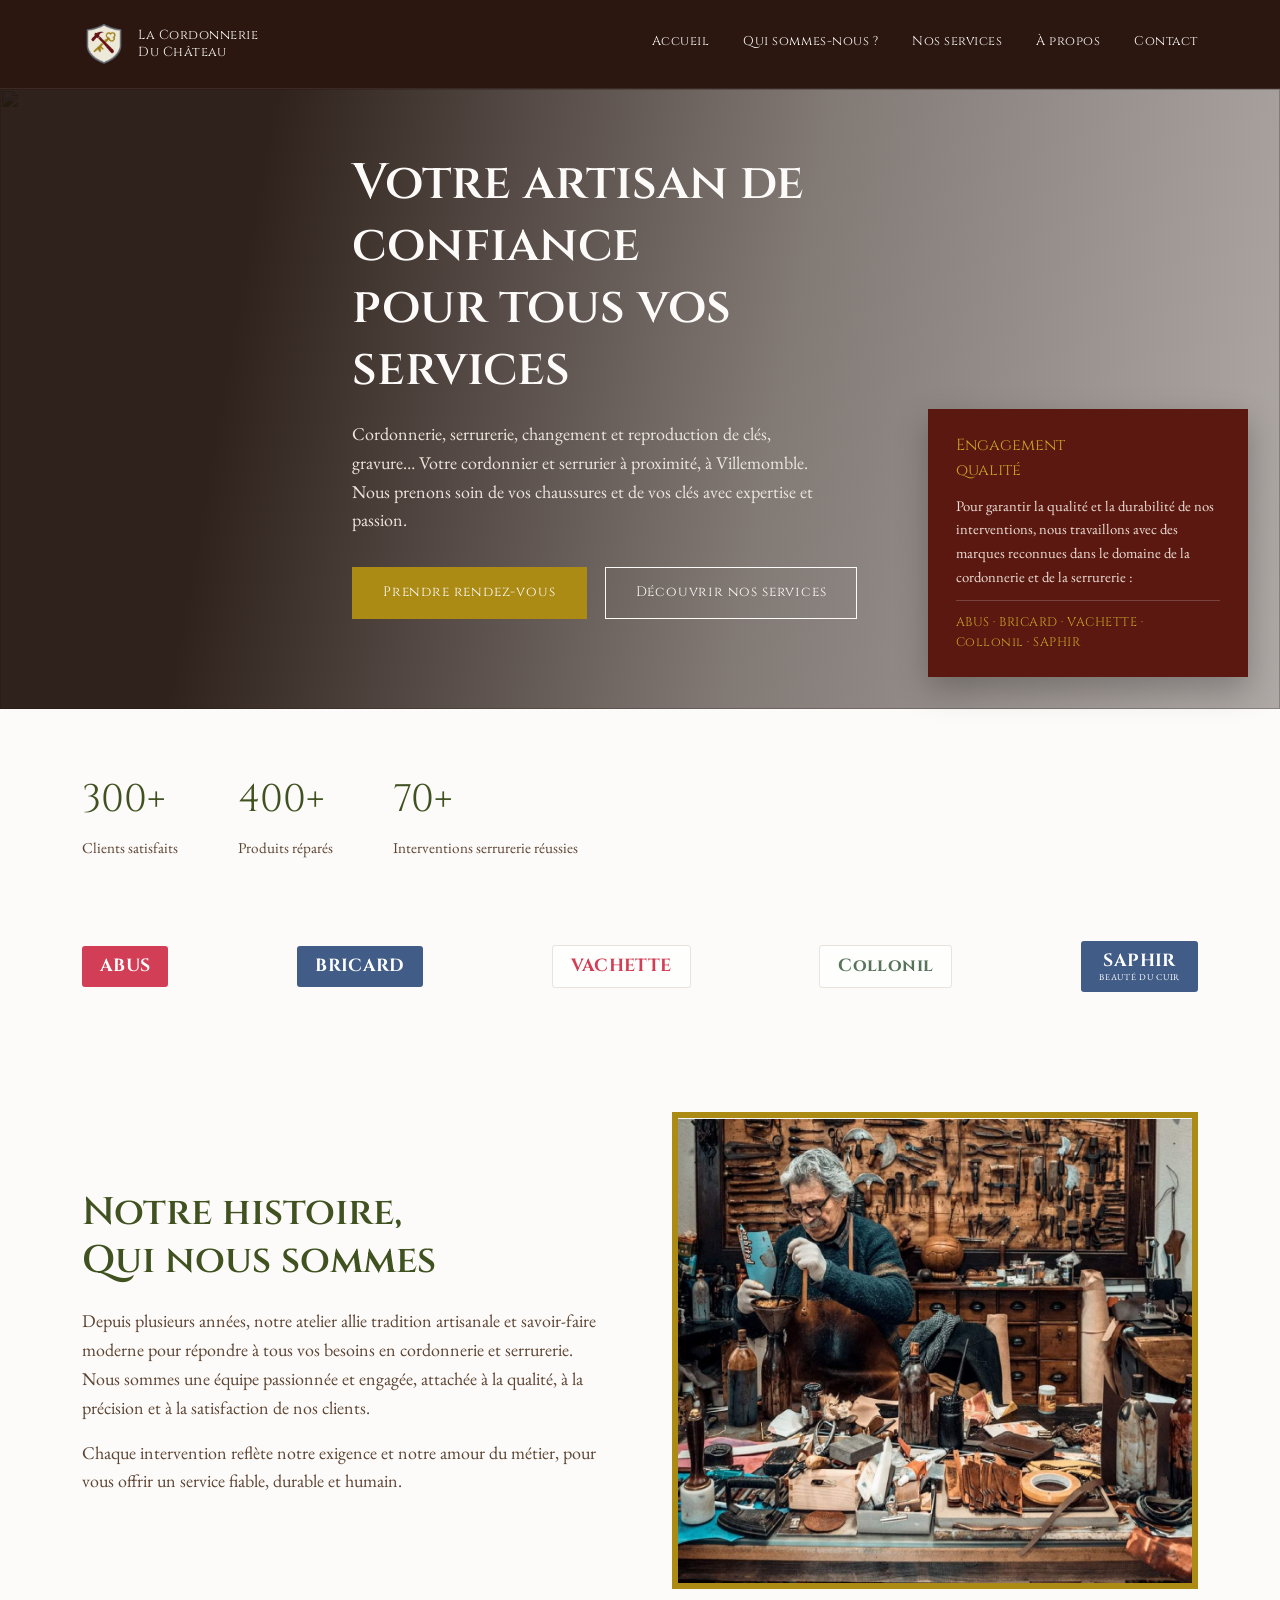
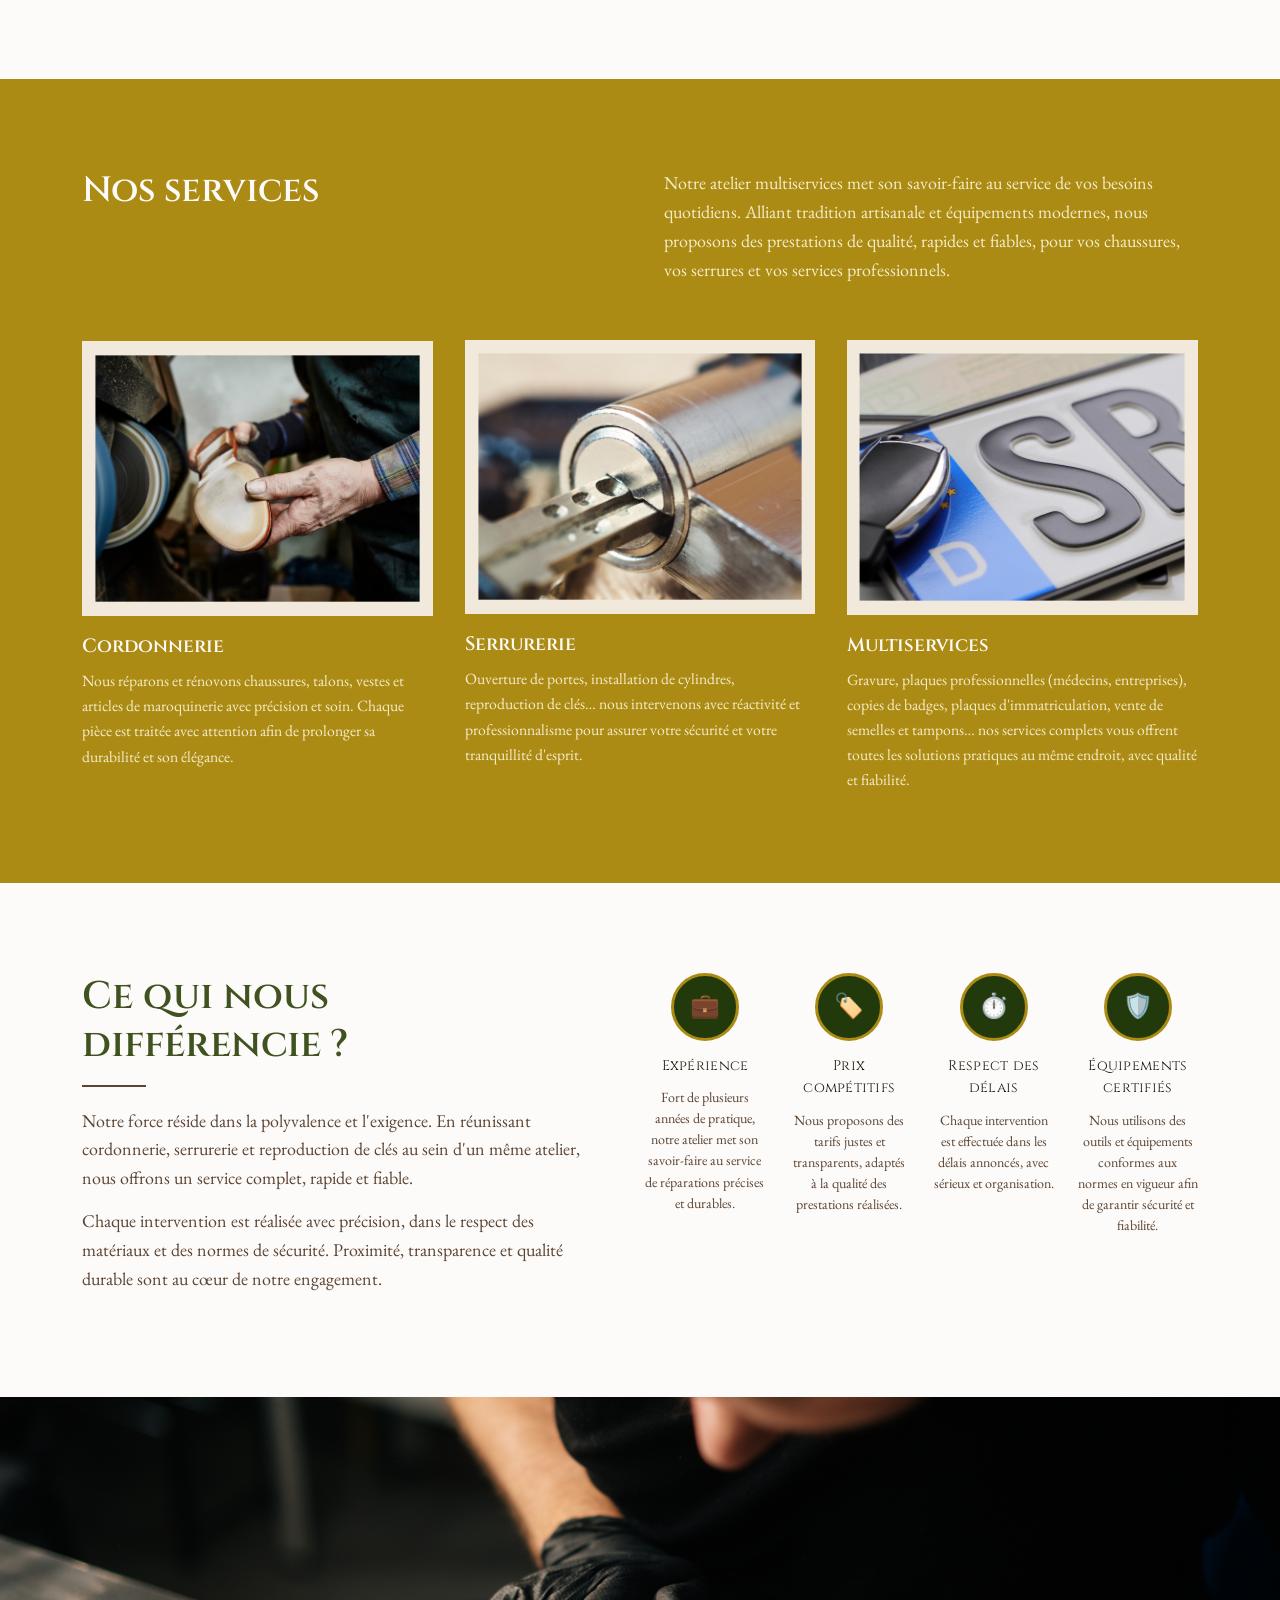
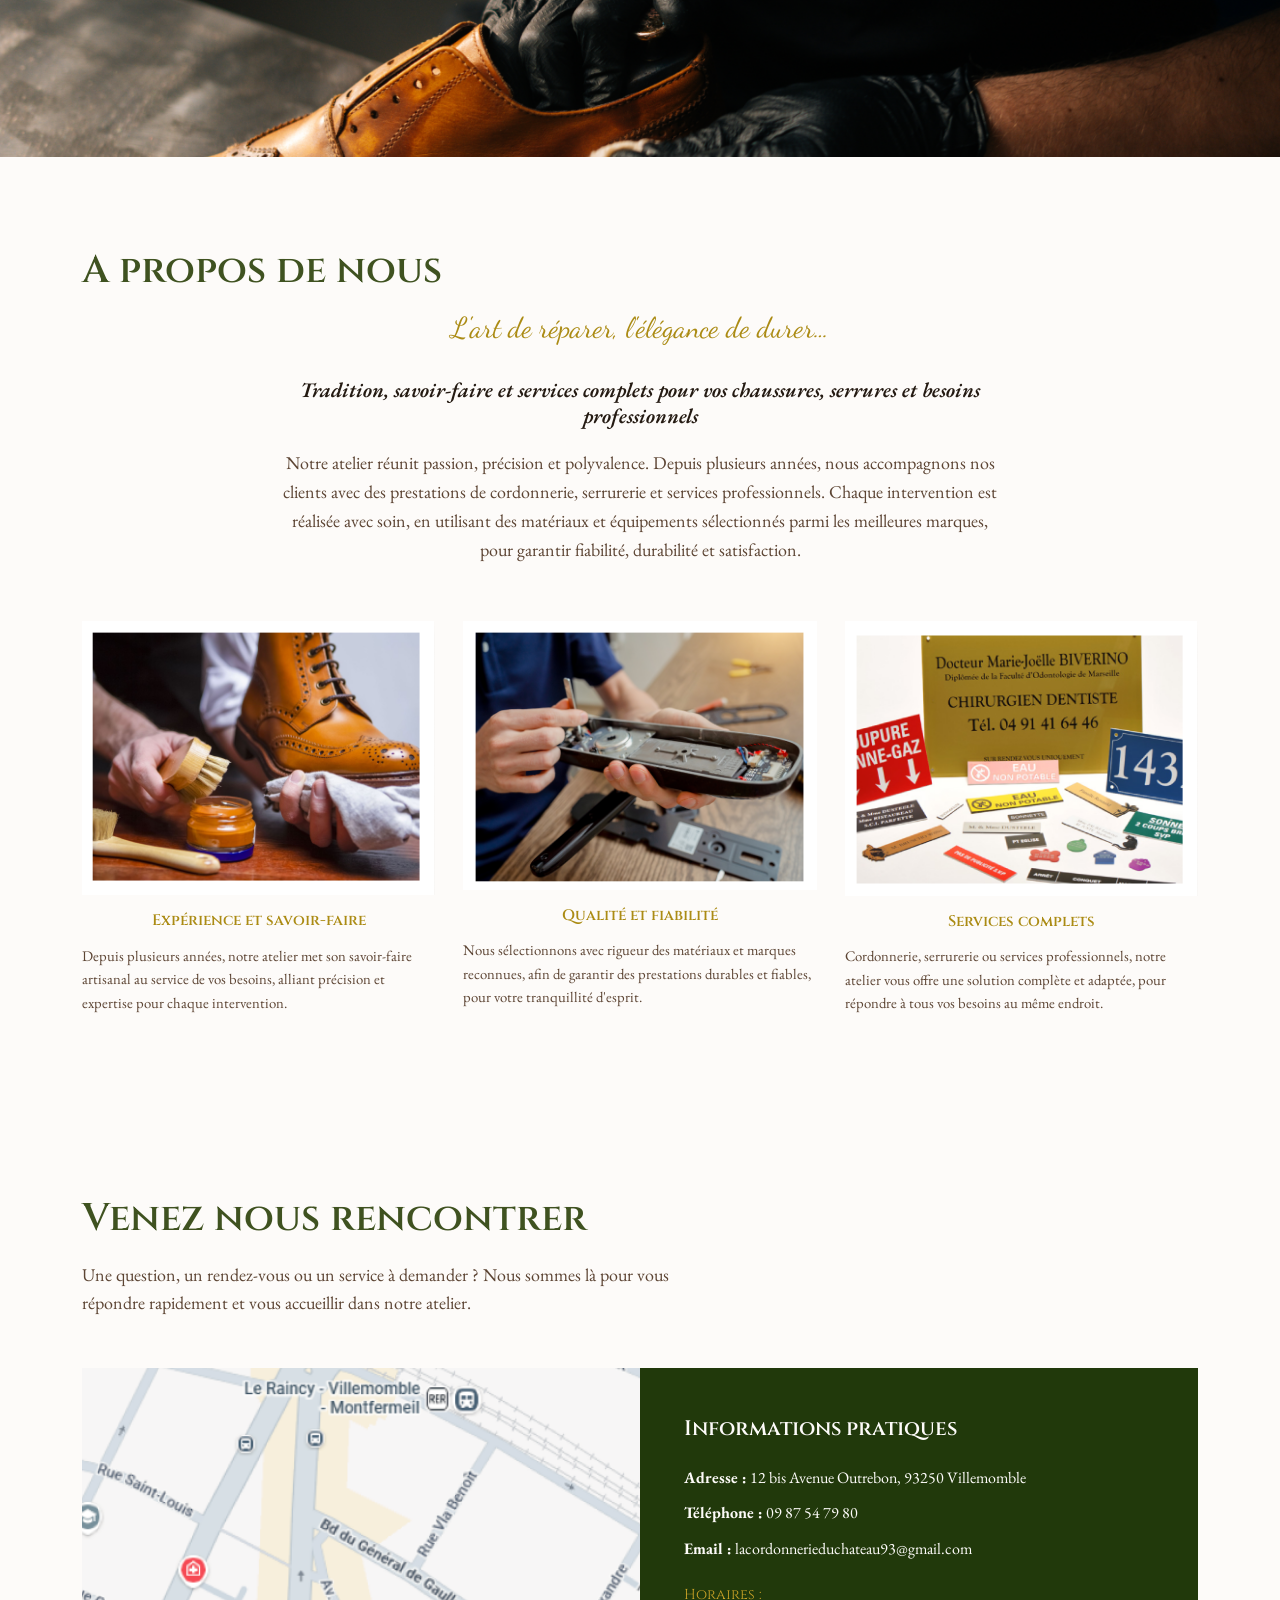
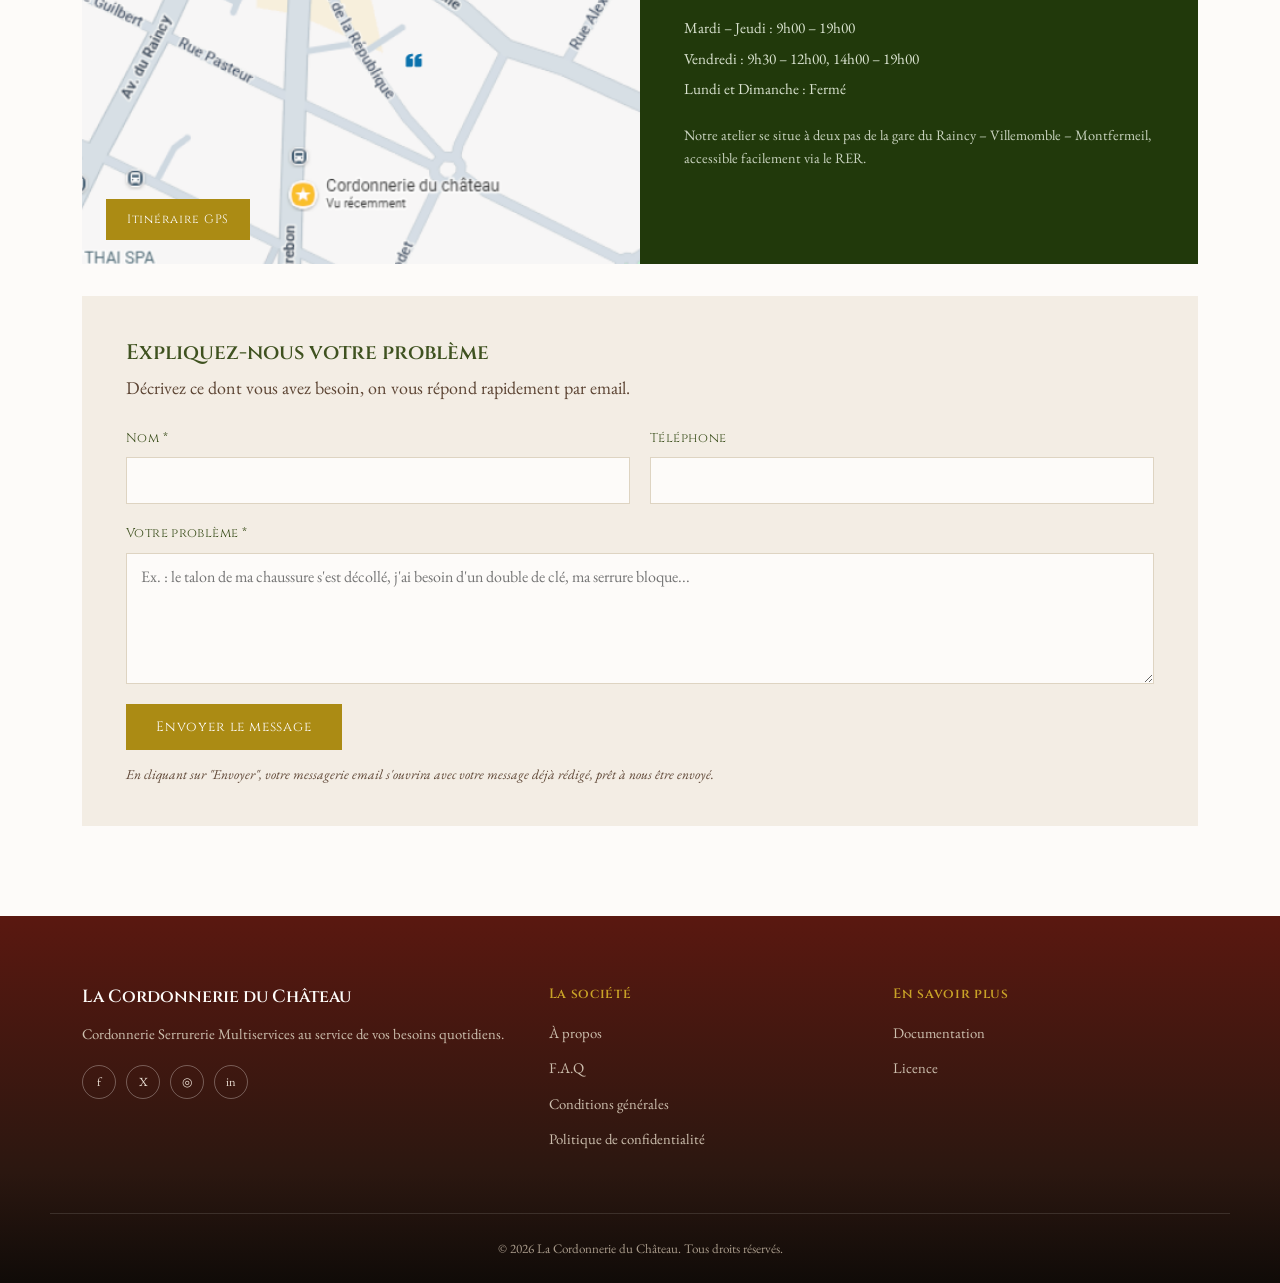
==== commit 928c4084: "Update title and meta tags in index.html" ====
--- a/index.html
+++ b/index.html
@@ -3,7 +3,9 @@
 <head>
 <meta charset="UTF-8">
 <meta name="viewport" content="width=device-width, initial-scale=1.0">
-<title>La Cordonnerie du Château — Votre artisan de confiance</title>
+<title>La Cordonnerie du Château — Cordonnerie & Serrurerie à Villemomble</title>
+<meta name="description" content="Cordonnerie et serrurerie à Villemomble, proche du Raincy et de Montfermeil. Réparation de chaussures, changement et reproduction de clés, ouverture de porte, gravure et plaques professionnelles.">
+<meta name="keywords" content="Cordonnerie, Serrurerie, Changement de clés, Clés, Chaussures, Cordonnerie proche de chez moi, Serrurerie proche de chez moi, Serrurier à proximité, Cordonnier à proximité, Villemomble">
 <link rel="preconnect" href="https://fonts.googleapis.com">
 <link href="https://fonts.googleapis.com/css2?family=Cinzel:wght@400;500;600;700&family=EB+Garamond:ital,wght@0,400;0,500;0,600;1,400&family=Dancing+Script:wght@600&display=swap" rel="stylesheet">
 <link rel="stylesheet" href="style.css">
@@ -38,7 +40,7 @@
   <div class="hero-overlay"></div>
   <div class="container hero-content">
     <h1>Votre artisan de confiance<br>pour tous vos services</h1>
-    <p class="hero-text">Cordonnerie, serrurerie, reproduction de clés, gravure&hellip; Nous prenons soin de vos objets du quotidien avec expertise et passion.</p>
+    <p class="hero-text">Cordonnerie, serrurerie, changement et reproduction de clés, gravure&hellip; Votre cordonnier et serrurier à proximité, à Villemomble. Nous prenons soin de vos chaussures et de vos clés avec expertise et passion.</p>
     <div class="hero-actions">
       <a href="#contact" class="btn btn-gold">Prendre rendez-vous</a>
       <a href="#services" class="btn btn-outline">Découvrir nos services</a>
